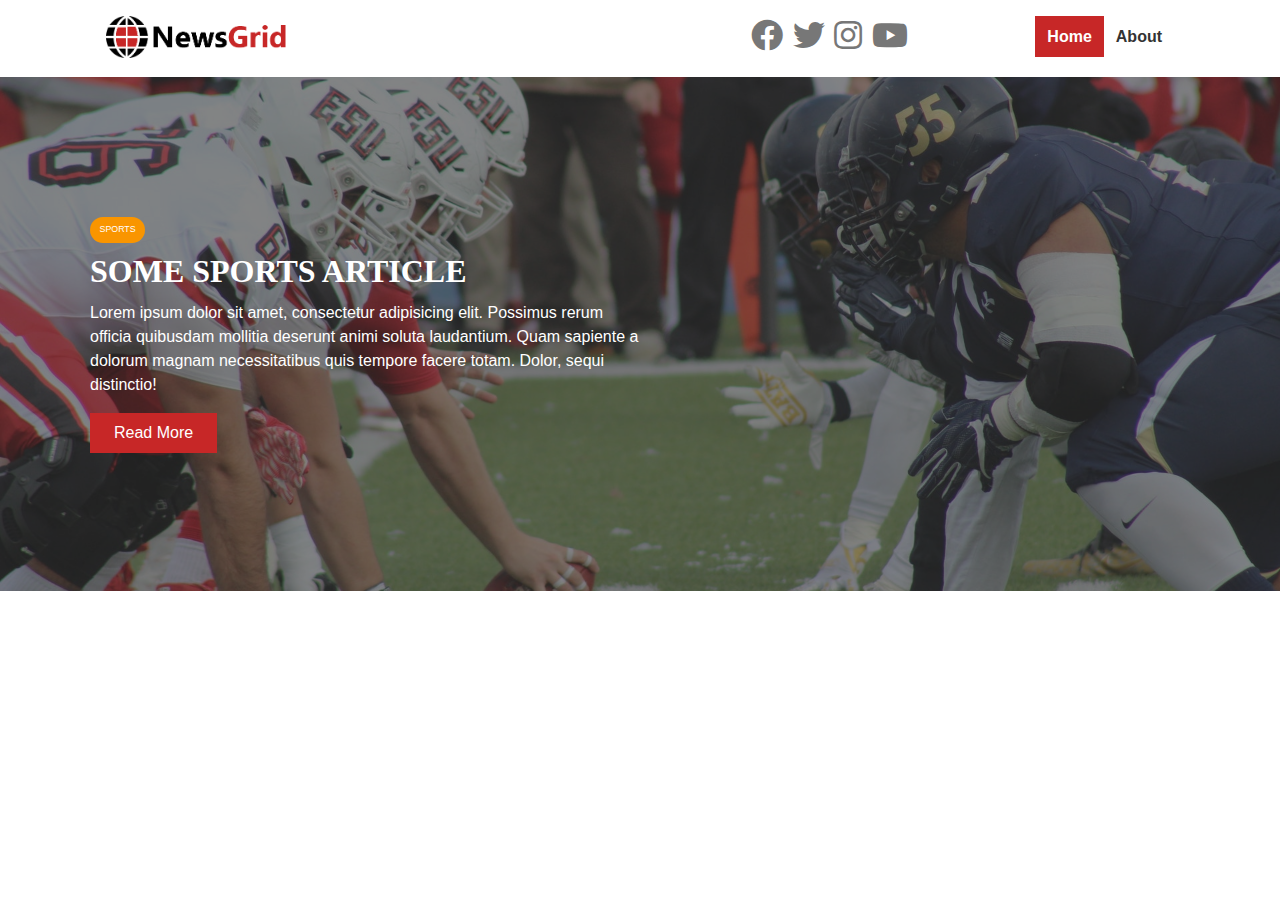
==== html/index.html @ fde850f6 "Navigation and Showcase" ====
<!DOCTYPE html>
<html>
    <head>
        <title> NewsGrid | Latest News</title>
        <link rel="icon" href="../assets/Images/icon.png">
        <link rel="stylesheet" href="../css/style.css">
        <link rel="stylesheet" href="../assets/Icons/css/all.css">
        <nav>
            <div id="NAV-DIV-1">
                <img src="../assets/Images/logo.png" id="NAV-LOGO"/>
                <div id="SOCIAL"> 
                    <a href="http://facebook.com" target="_blank">
                        <i class="fab fa-facebook fa-2x"></i>
                    </a>
                    <a href="http://twitter.com" target="_blank">
                        <i class="fab fa-twitter fa-2x"></i>
                    </a>
                    <a href="http://instagram" target="_blank">
                        <i class="fab fa-instagram fa-2x"></i>
                    </a>
                    <a href="http://youtube.com" target="_blank">
                        <i class="fab fa-youtube fa-2x"></i>
                    </a>
                </div>    
                    <ul>
                       <li>
                         <a href="#" id="CURRENT" class="nav-a">Home</a>
                       </li>
                       <li>
                         <a href="#" class="nav-a">About</a>
                       </li>
                    </ul>  
        </nav>
    </head>
    <body>
        <!-- Show Case -->
        <header id="SHOWCASE">
            <div class="container">
                <div id="SHOWCASE-CONTAINER">
                    <div id="SHOWCASE-CONTENT">
                        <div class="category category-sports">Sports</div>
                        <h1>SOME SPORTS ARTICLE</h1>
                        <p>Lorem ipsum dolor sit amet, consectetur adipisicing elit. Possimus rerum officia quibusdam mollitia deserunt animi soluta laudantium. Quam sapiente a dolorum magnam necessitatibus quis tempore facere totam. Dolor, sequi distinctio!</p>
                        <a href="#" class="btn btn-primary">Read More</a>
                    </div>
                </div>
            </div>
        </header>
        <section id="HOME-ARTICLE" class="">

        </section>
    </body>
</html>
---- css/style.css ----
* {
    margin: 0%;
    padding: 0%;
    text-decoration: none;
    border: 0;
}
body {
    font-family: 'Lato', sans-serif;
    line-height: 1.5;
} 
nav {
    background-color: white;
    width: 100%;
    height: 77px;
    position: sticky;
}
#NAV-LOGO {
    display: flex;
    justify-self: flex-start;
    width: 180px;
}
#NAV-DIV-1{
    padding: 16px;
    margin: 0 90px;
    display: grid;
    grid-template-columns: 6fr 3fr 2fr ;
}
#SOCIAL{
    display: flex;
    align-items: center;
    justify-content: center;
}
#SOCIAL i{
    color: #777;
    margin-right: 0.6rem;
}
.fab{
    font-family: "Font Awesome 5 Brands";
}
.fa-2x{
    font-size: 2em;
}
ul{
    list-style: none;
    display: flex;
    align-items: center;
    justify-content: flex-end;
    
}
ul li{
    display: list-item;
    text-align: -webkit-match-parent;
}
ul li a{
    padding: 0.75rem;
    font-weight: bold;
    color: #333;
}
ul li a#CURRENT{
    background: #C72727;
    color: white;
}
.nav-a:hover{
    background-color: rgb(235, 235, 235);
}
#CURRENT:hover{
    background: rgb(235, 235, 235);
    color: #333;
}

@media screen and (max-width:768px) {
    nav{
        height: 117px;
    }
    ul li a{
        padding: 8px;
    }
    #NAV-DIV-1{
        display: grid;
        grid-template-columns: 1fr;
        grid-gap: 1.4rem;
        padding: 1rem;
    }
    #NAV-LOGO{
        margin: auto;
    }
    ul{
        margin: auto;
    }
    #SOCIAL{
        display: none;
    }
}
/* SHOW-CASE */
#SHOWCASE::before{
    content: '';
    /* display: block; */
    background: url(../assets/Images/featured.jpg) no-repeat center center/cover;
    top: 0;
    left: 0;
    width: 100%;
    height: 100%;
    opacity: 0.4;
    position: absolute;
}
#SHOWCASE{
    color: #fff;
    background: #333;
    padding: 2rem;
    position: relative;
    display: grid;
}
.container{
    max-width: 1100px;
    margin: auto;
    padding: 0 2rem;
    overflow: hidden;
}
#SHOWCASE-CONTAINER{
    display: grid;
    grid-template-columns: 1fr 1fr;
    justify-content: center;
    align-items: center;
    height: 50vh;
}
#SHOWCASE-CONTENT{
    z-index: 1;
}
.category{
    display: inline-block;
    color: #fff;
    font-size: 0.55rem;
    text-transform: uppercase;
    padding: 0.4rem 0.6rem;
    border-radius: 15px;
    margin-bottom: 0.5rem;
}
.category-sports{
    background: #f99500;
    margin: 0 0 8px;
    padding: 6.4px 9.6px;
}
h1,h2, h3, h4, h5, h6{
    font-family: 'Staatliches', cursive;
    margin-bottom: 0.55rem;
    line-height: 1.3;
}
h1{
    display: block;
    font-size: 2em;
    font-weight: bold;
    margin: 0 0 8.8px; 
}
p{
    display: block;
    line-height: 1.5;
    margin: 8px 0 16px;
}
.btn{
    display: inline-block;
    color: #fff;
    padding: 0.5rem 1.5rem;
}
.btn-primary{
    color: #fff;
    background: #C72727;
    padding: 8px 24px;
    font-size: 16px;
}
.btn-primary:hover{
    background: #a52727;
}
@media screen and (max-width:600px){
    #SHOWCASE-CONTAINER{
        grid-template-columns: 1fr;
    }
}
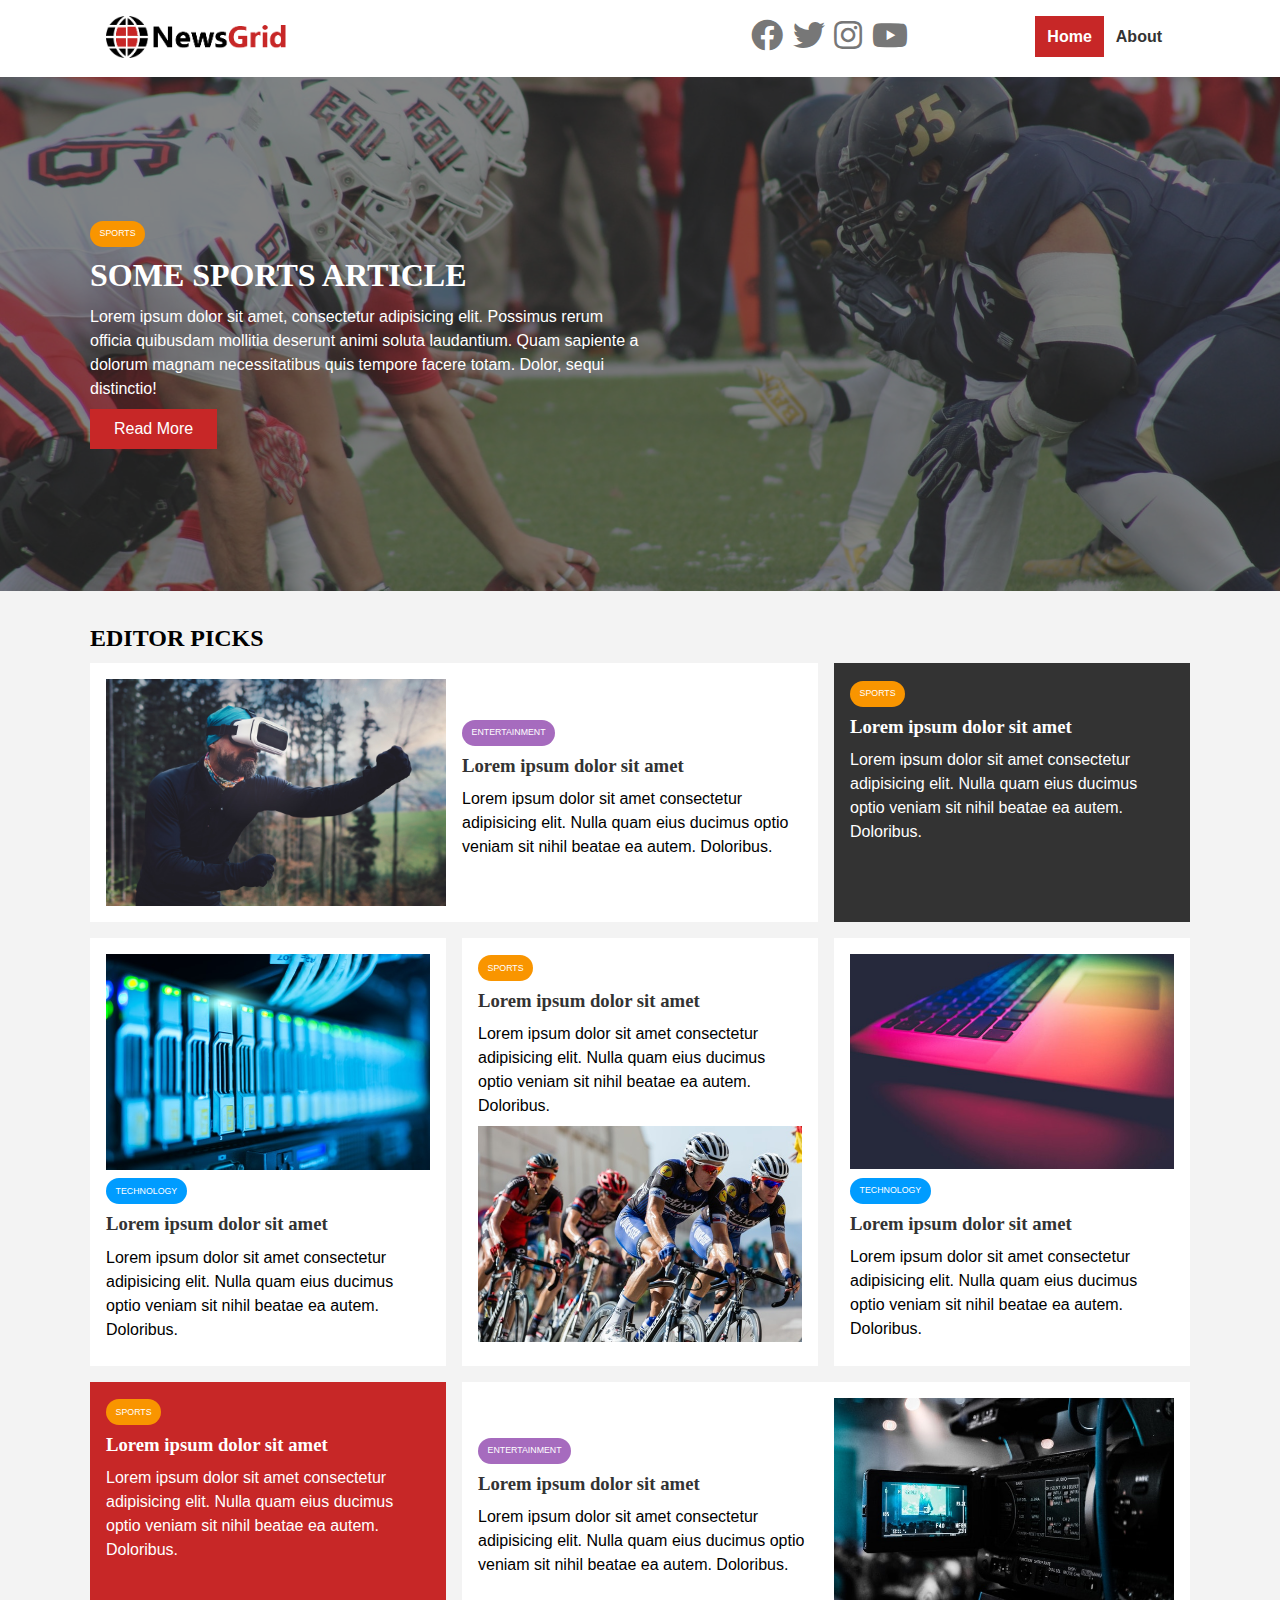
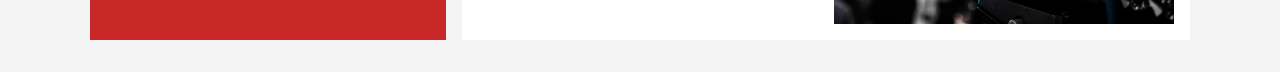
==== commit c007e4b5: "Complete Home Section" ====
--- a/html/index.html
+++ b/html/index.html
@@ -46,8 +46,71 @@
                 </div>
             </div>
         </header>
-        <section id="HOME-ARTICLE" class="">
-
+        <!-- Home -->
+        <section id="HOME-ARTICLE" class="py-2">
+            <div class="container">
+                <h2>EDITOR PICKS</h2>
+                <div id="ARTICLE-CONTAINER">
+                    <article class="card">
+                        <img src="../assets/Images/ent1.jpg">
+                        <div>
+                            <div class="category category-ent">ENTERTAINMENT</div>
+                            <h3>
+                                <a href="#">Lorem ipsum dolor sit amet</a>
+                            </h3>
+                            <p>Lorem ipsum dolor sit amet consectetur adipisicing elit. Nulla quam eius ducimus optio veniam sit nihil beatae ea autem. Doloribus.</p>
+                        </div>
+                    </article>
+                    <article class="card" id="BG-DARK">
+                        <div class="category category-sports">Sports</div>
+                        <h3>
+                            <a href="#" class="h3-white">Lorem ipsum dolor sit amet</a>
+                        </h3>
+                        <p>Lorem ipsum dolor sit amet consectetur adipisicing elit. Nulla quam eius ducimus optio veniam sit nihil beatae ea autem. Doloribus.</p>
+                    </article>
+                    <article class="card">
+                        <img src="../assets/Images/tech1.jpg">
+                        <div class="category category-tech">TECHNOLOGY</div>
+                        <h3>
+                            <a href="#">Lorem ipsum dolor sit amet</a>
+                        </h3>
+                        <p>Lorem ipsum dolor sit amet consectetur adipisicing elit. Nulla quam eius ducimus optio veniam sit nihil beatae ea autem. Doloribus.</p>
+                    </article>
+                    <article class="card">
+                        <div class="category category-sports">SPORTS</div>
+                        <h3>
+                            <a href="#">Lorem ipsum dolor sit amet</a>
+                        </h3>
+                        <p>Lorem ipsum dolor sit amet consectetur adipisicing elit. Nulla quam eius ducimus optio veniam sit nihil beatae ea autem. Doloribus.</p>
+                        <img src="../assets/Images/sports1.jpg">
+                    </article>
+                    <article class="card">
+                        <img src="../assets/Images/tech2.jpg">
+                        <div class="category category-tech">TECHNOLOGY</div>
+                        <h3>
+                            <a href="#">Lorem ipsum dolor sit amet</a>
+                        </h3>
+                        <p>Lorem ipsum dolor sit amet consectetur adipisicing elit. Nulla quam eius ducimus optio veniam sit nihil beatae ea autem. Doloribus.</p>
+                    </article>
+                    <article class="card" id="BG-RED">
+                        <div class="category category-sports">SPORTS</div>
+                        <h3>
+                            <a href="#" class="h3-white">Lorem ipsum dolor sit amet</a>
+                        </h3>
+                        <p>Lorem ipsum dolor sit amet consectetur adipisicing elit. Nulla quam eius ducimus optio veniam sit nihil beatae ea autem. Doloribus.</p>
+                    </article>
+                    <article class="card">
+                        <div>
+                            <div class="category category-ent">ENTERTAINMENT</div>
+                            <h3>
+                                <a href="#">Lorem ipsum dolor sit amet</a>
+                            </h3>
+                            <p>Lorem ipsum dolor sit amet consectetur adipisicing elit. Nulla quam eius ducimus optio veniam sit nihil beatae ea autem. Doloribus.</p>
+                        </div>
+                        <img src="../assets/Images/ent2.jpg">
+                    </article>
+                </div>
+            </div>
         </section>
     </body>
 </html>--- a/css/style.css
+++ b/css/style.css
@@ -7,6 +7,7 @@
 body {
     font-family: 'Lato', sans-serif;
     line-height: 1.5;
+    background: #f3f3f3;
 } 
 nav {
     background-color: white;
@@ -174,4 +175,61 @@
     #SHOWCASE-CONTAINER{
         grid-template-columns: 1fr;
     }
+}
+/* Home */
+#HOME-ARTICLE{
+}
+.py-2{
+    padding: 2rem 0;
+}
+.container{
+    max-width: 1100px;
+    padding: 0 2rem;
+    margin: auto;
+}
+#ARTICLE-CONTAINER{
+    display: grid;
+    grid-template-columns: repeat(3, 1fr);
+    grid-gap: 1rem;
+}
+.card{
+    padding: 1rem;
+    background: #fff;
+}
+#ARTICLE-CONTAINER >*:first-child, #ARTICLE-CONTAINER >*:last-child{
+    display: grid;
+    grid-template-columns: repeat(2, 1fr);
+    grid-gap: 1rem;
+    align-items: center;
+    grid-column: 1 / span 2;
+}
+
+img{
+    width: 100%;
+}
+.category-ent{
+    background: #a66bbe;
+}
+p{
+    margin: 0.5rem 0;
+}
+a{
+    color: #333;
+}
+#BG-DARK{
+    background: #333;
+    color: white;
+}
+.h3-white{
+    color: #fff;
+}
+.category-tech{
+    background: #009cff;
+}
+#BG-RED{
+    background-color:#C72727;
+    color: #fff;
+}
+#ARTICLE-CONTAINER >*:last-child{
+    grid-column: 2 / span 2;
 }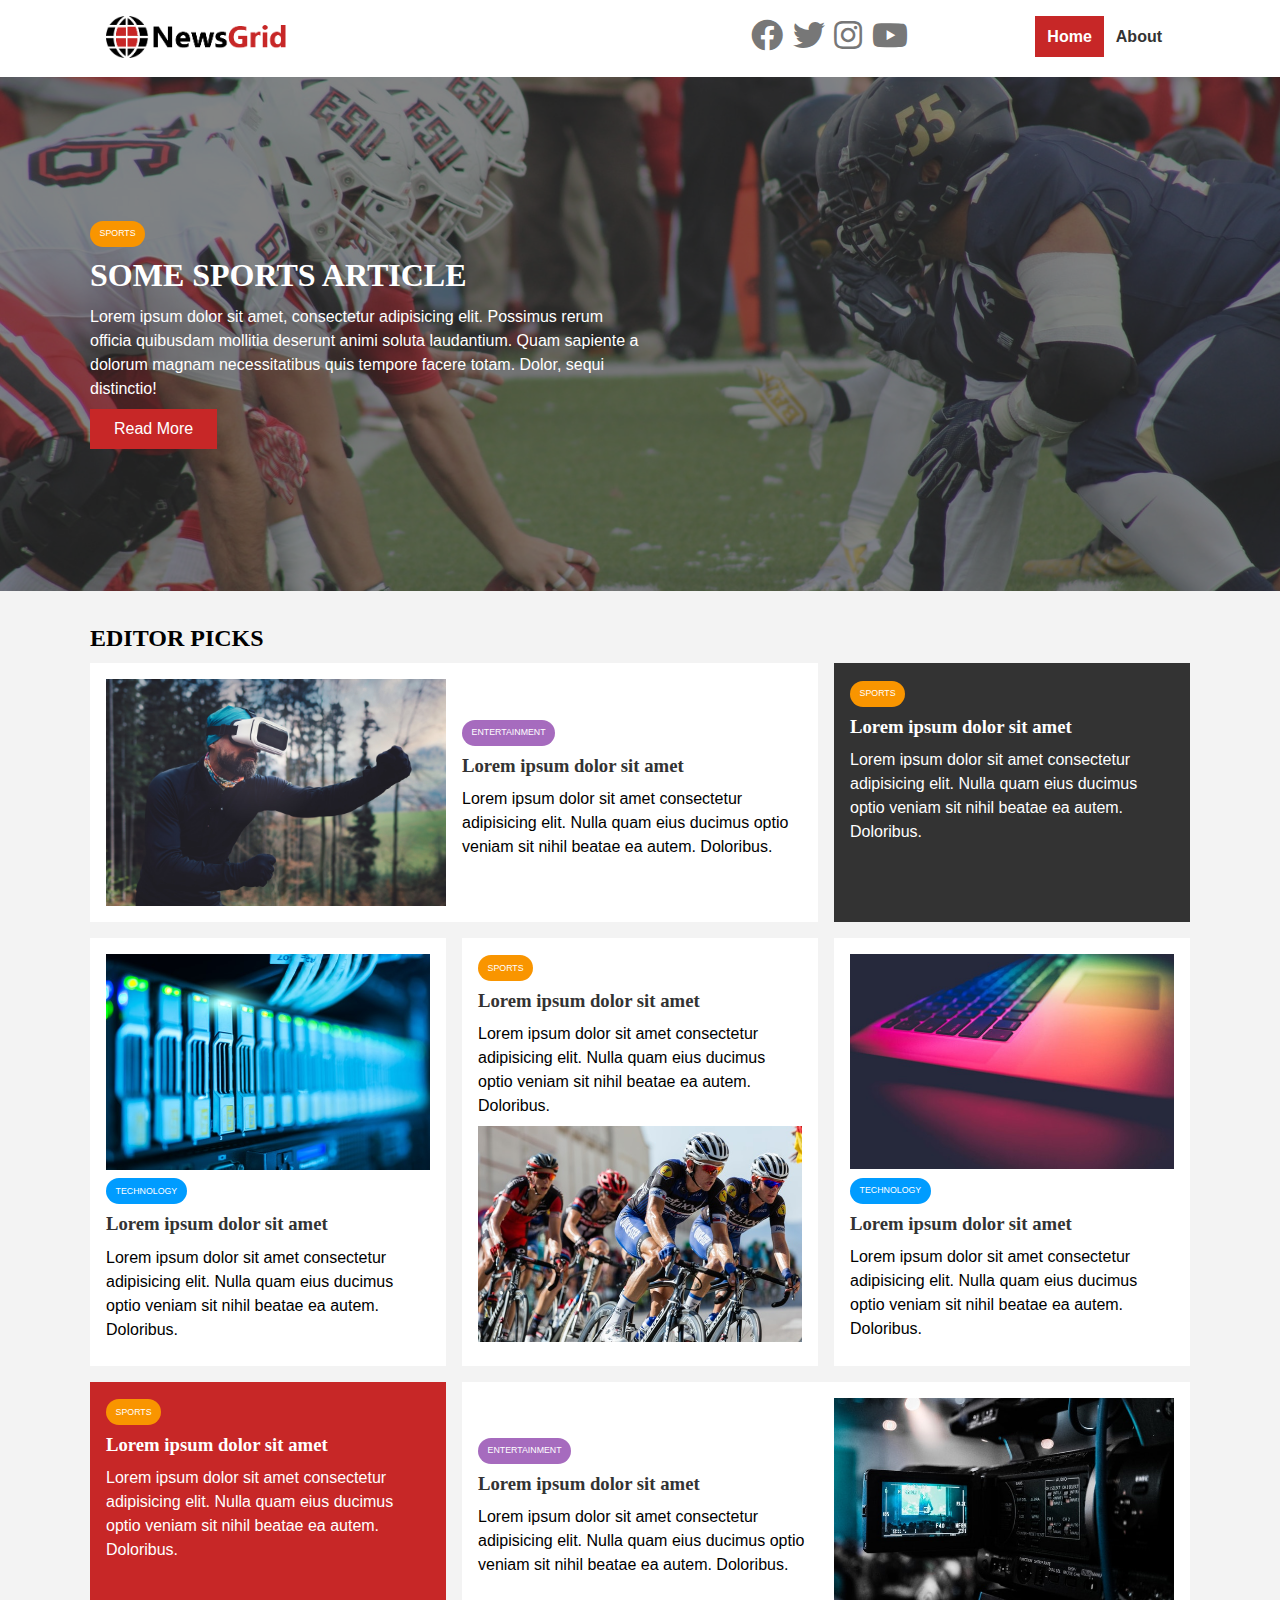
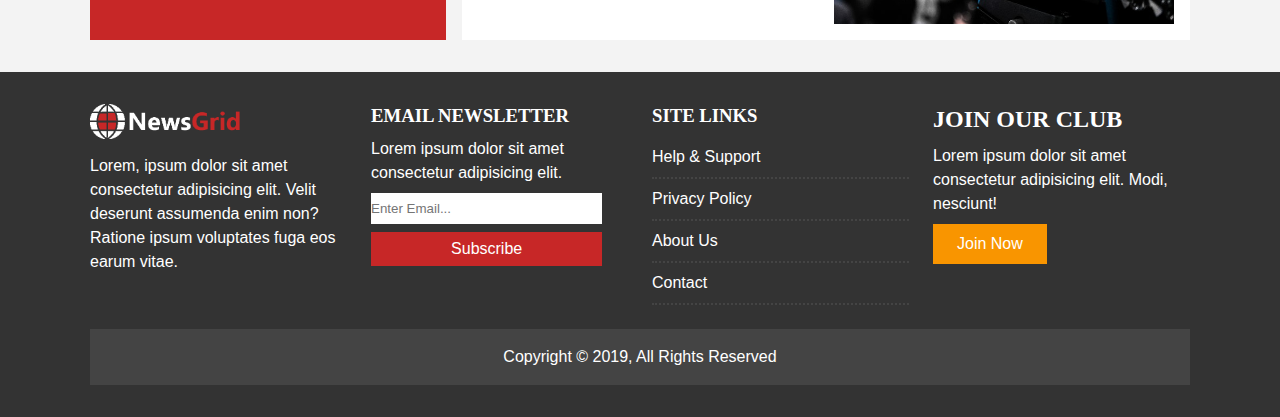
==== commit e8e31723: "1st Page Completed" ====
--- a/html/index.html
+++ b/html/index.html
@@ -22,7 +22,7 @@
                         <i class="fab fa-youtube fa-2x"></i>
                     </a>
                 </div>    
-                    <ul>
+                    <ul id="LIST">
                        <li>
                          <a href="#" id="CURRENT" class="nav-a">Home</a>
                        </li>
@@ -112,5 +112,39 @@
                 </div>
             </div>
         </section>
+        <!-- Footer -->
+        <footer id="MAIN-FOOTER" class="py-2">
+            <div class="container footer-container">
+                <div>
+                    <img src="../assets/Images/logo_light.png">
+                    <p>Lorem, ipsum dolor sit amet consectetur adipisicing elit. Velit deserunt assumenda enim non? Ratione ipsum voluptates fuga eos earum vitae.</p>
+                </div>
+                <div>
+                    <h3>EMAIL NEWSLETTER</h3>
+                    <p>Lorem ipsum dolor sit amet consectetur adipisicing elit.</p>
+                    <form>
+                        <input type="email" placeholder="Enter Email..." required>
+                        <input type="submit" value="Subscribe" class="btn btn-primary">
+                    </form>
+                </div>
+                <div>
+                    <h3>SITE LINKS</h3>
+                    <ul>
+                        <li><a href="#">Help &amp; Support</a></li>
+                        <li><a href="#">Privacy Policy</a></li>
+                        <li><a href="#">About Us</a></li>
+                        <li><a href="#">Contact</a></li>
+                    </ul>
+                </div>
+                <div>
+                    <h2>JOIN OUR CLUB</h2>
+                    <p>Lorem ipsum dolor sit amet consectetur adipisicing elit. Modi, nesciunt!</p>
+                    <a href="#" class="btn btn-secondary">Join Now</a>
+                </div>
+                <div>
+                    <p> Copyright © 2019, All Rights Reserved </p>
+                </div>
+            </div>
+        </footer>
     </body>
 </html>--- a/css/style.css
+++ b/css/style.css
@@ -41,23 +41,24 @@
 .fa-2x{
     font-size: 2em;
 }
-ul{
+#LIST{
     list-style: none;
     display: flex;
     align-items: center;
     justify-content: flex-end;
     
 }
-ul li{
+#LIST li{
     display: list-item;
     text-align: -webkit-match-parent;
-}
-ul li a{
+    border-bottom: none;
+}
+#LIST li a{
     padding: 0.75rem;
     font-weight: bold;
     color: #333;
 }
-ul li a#CURRENT{
+#LIST li a#CURRENT{
     background: #C72727;
     color: white;
 }
@@ -73,7 +74,7 @@
     nav{
         height: 117px;
     }
-    ul li a{
+    #LIST li a{
         padding: 8px;
     }
     #NAV-DIV-1{
@@ -85,7 +86,7 @@
     #NAV-LOGO{
         margin: auto;
     }
-    ul{
+    #LIST{
         margin: auto;
     }
     #SOCIAL{
@@ -95,7 +96,6 @@
 /* SHOW-CASE */
 #SHOWCASE::before{
     content: '';
-    /* display: block; */
     background: url(../assets/Images/featured.jpg) no-repeat center center/cover;
     top: 0;
     left: 0;
@@ -177,8 +177,6 @@
     }
 }
 /* Home */
-#HOME-ARTICLE{
-}
 .py-2{
     padding: 2rem 0;
 }
@@ -232,4 +230,69 @@
 }
 #ARTICLE-CONTAINER >*:last-child{
     grid-column: 2 / span 2;
+}
+@media screen and (max-width:768px){
+    #ARTICLE-CONTAINER{
+        grid-template-columns: repeat(2, 1fr);
+    }
+    #ARTICLE-CONTAINER >*:first-child, #ARTICLE-CONTAINER >*:last-child{
+        grid-template-columns: 1fr;
+        grid-column: 1 / 2;
+    }
+    #ARTICLE-CONTAINER>*:last-child{
+        grid-column: 1 / 2;
+    }
+}
+@media (max-width:600px){
+    #ARTICLE-CONTAINER{
+        grid-template-columns: 1fr;
+    }
+}
+/* Footer */
+#MAIN-FOOTER{
+    background: #333;
+    color: #fff;
+}
+.footer-container{
+    display: grid;
+    grid-template-columns: repeat(4, 1fr);
+    grid-gap: 1.5rem;
+}
+#MAIN-FOOTER img{
+    width: 150px;
+}
+input[type='email']{
+    width: 90%;
+    padding: 0.5rem 0;
+    margin-bottom: 0.5rem;
+}
+input[type='submit']{
+    width: 90%;
+}
+ul{
+    list-style: none;
+}
+ul li{
+    padding: 8px 0;
+    border-bottom: #444 dotted 2px;
+}
+ul li a{
+    color: #fff; 
+}
+ul li a:hover{
+    color: #C72727;
+}
+.btn-secondary{
+    background: #f99500;
+}
+.footer-container>*:last-child{
+    grid-column: 1 / -1;
+    text-align: center;
+    background: #444;
+    padding: 8px;
+}
+@media screen and (max-width:600px){
+    .footer-container{
+        grid-template-columns: 1fr;
+    }
 }